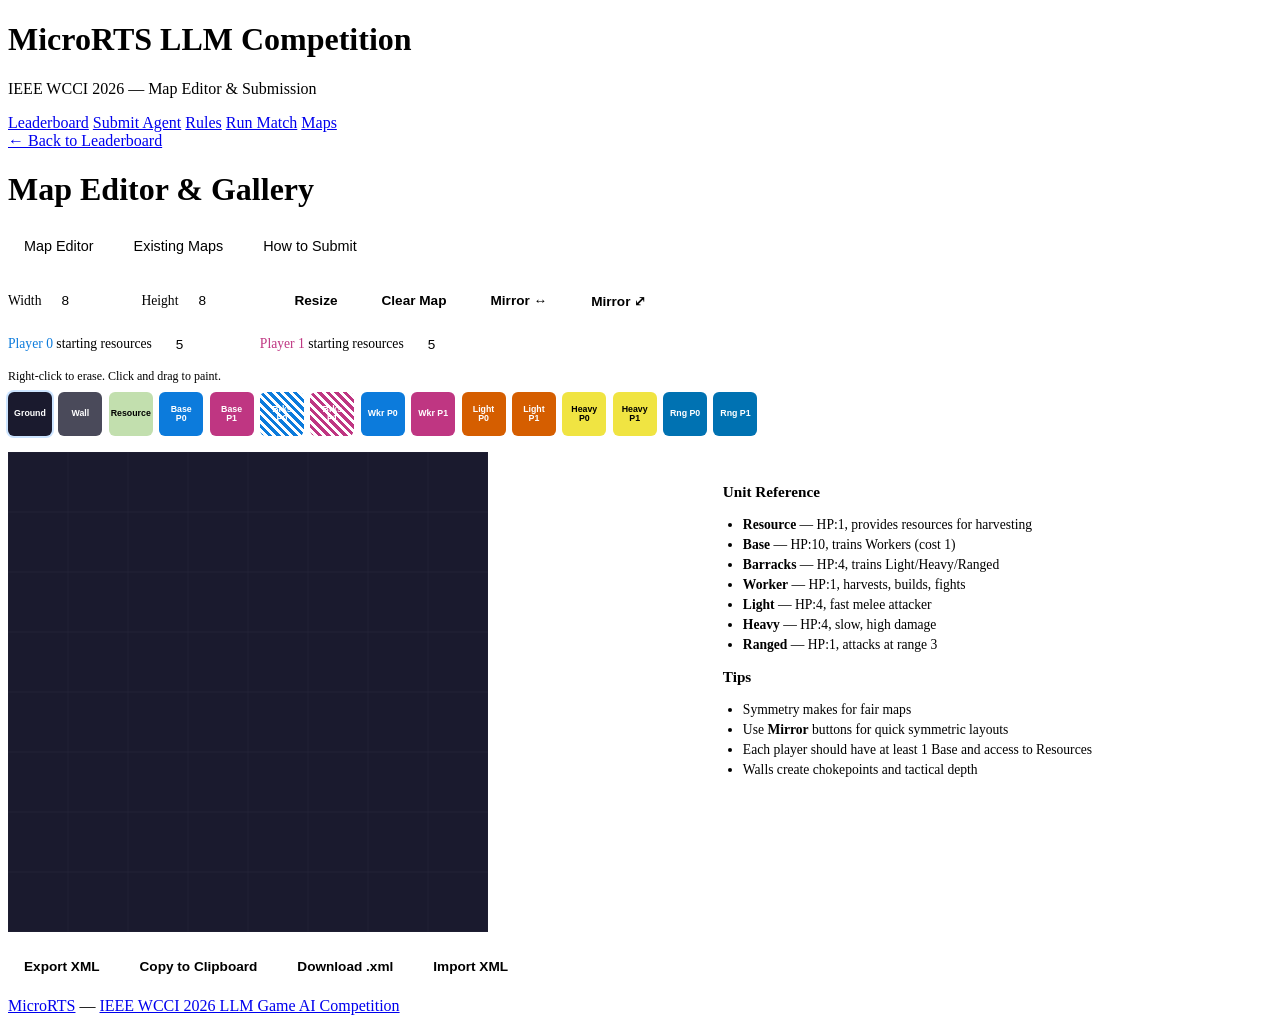
==== docs/maps.html @ d8752c89 "Add map editor page for community map submissions Interactive canvas-based map editor with: - Paint/" ====
<!DOCTYPE html>
<html lang="en">
<head>
    <meta charset="UTF-8">
    <meta name="viewport" content="width=device-width, initial-scale=1.0">
    <title>Map Editor - MicroRTS LLM Competition</title>
    <link rel="stylesheet" href="style.css">
    <style>
        .editor-layout { display: flex; gap: 1.5rem; flex-wrap: wrap; margin-top: 1rem; }
        .editor-left { flex: 1; min-width: 320px; }
        .editor-right { flex: 0 0 auto; }

        /* Toolbar */
        .map-toolbar { display: flex; gap: 0.75rem; align-items: center; flex-wrap: wrap; margin-bottom: 1rem; }
        .map-toolbar label { color: var(--text-secondary); font-size: 0.85rem; }
        .map-toolbar select, .map-toolbar input[type="number"] {
            padding: 0.35rem 0.5rem; background: var(--bg-secondary); border: 1px solid var(--border);
            border-radius: 6px; color: var(--text-primary); font-size: 0.85rem; outline: none; }
        .map-toolbar input[type="number"] { width: 60px; }
        .map-toolbar select:focus, .map-toolbar input[type="number"]:focus { border-color: var(--accent); }

        /* Brush palette */
        .palette { display: flex; gap: 0.4rem; flex-wrap: wrap; margin-bottom: 1rem; }
        .palette-btn {
            width: 44px; height: 44px; border: 2px solid var(--border); border-radius: 6px;
            cursor: pointer; display: flex; align-items: center; justify-content: center;
            font-size: 0.65rem; font-weight: 600; color: #fff; transition: border-color 0.15s, transform 0.1s;
            flex-direction: column; gap: 1px; position: relative; }
        .palette-btn:hover { border-color: var(--text-secondary); transform: scale(1.05); }
        .palette-btn.active { border-color: var(--accent); box-shadow: 0 0 0 2px rgba(88,166,255,0.3); }
        .palette-btn .plabel { font-size: 0.55rem; line-height: 1; }

        /* Canvas */
        .map-canvas-wrap {
            border: 2px solid var(--border); border-radius: 6px; display: inline-block;
            background: var(--bg-secondary); cursor: crosshair; }
        .map-canvas-wrap canvas { display: block; }

        /* Info panel */
        .info-panel { background: var(--bg-secondary); border: 1px solid var(--border);
            border-radius: 6px; padding: 1rem; margin-bottom: 1rem; }
        .info-panel h3 { font-size: 0.95rem; margin-bottom: 0.5rem; }
        .info-panel p, .info-panel li { color: var(--text-secondary); font-size: 0.85rem; margin-bottom: 0.25rem; }
        .info-panel ul { padding-left: 1.25rem; margin-bottom: 0.5rem; }

        /* Map metadata */
        .meta-form { display: flex; flex-direction: column; gap: 0.5rem; margin-bottom: 1rem; }
        .meta-form label { color: var(--text-secondary); font-size: 0.85rem; }
        .meta-form input, .meta-form textarea {
            padding: 0.4rem 0.65rem; background: var(--bg-secondary); border: 1px solid var(--border);
            border-radius: 6px; color: var(--text-primary); font-size: 0.85rem; outline: none; font-family: inherit; }
        .meta-form input:focus, .meta-form textarea:focus { border-color: var(--accent); }
        .meta-form textarea { min-height: 60px; resize: vertical; }

        /* Buttons */
        .btn { padding: 0.45rem 1rem; border-radius: 6px; font-size: 0.85rem; font-weight: 600;
            cursor: pointer; border: 1px solid var(--border); transition: background 0.15s; }
        .btn-primary { background: var(--accent); color: #000; border-color: var(--accent); }
        .btn-primary:hover { background: var(--accent-hover); border-color: var(--accent-hover); }
        .btn-secondary { background: var(--bg-tertiary); color: var(--text-primary); }
        .btn-secondary:hover { background: var(--border); }
        .btn-group { display: flex; gap: 0.5rem; flex-wrap: wrap; margin-bottom: 1rem; }

        /* XML output */
        .xml-output { background: var(--bg-tertiary); border: 1px solid var(--border); border-radius: 6px;
            padding: 1rem; font-family: monospace; font-size: 0.8rem; color: var(--text-primary);
            white-space: pre-wrap; word-break: break-all; max-height: 300px; overflow-y: auto;
            margin-bottom: 1rem; display: none; }
        .xml-output.visible { display: block; }

        /* Submission steps */
        .steps { counter-reset: step; margin-bottom: 1rem; }
        .steps li { counter-increment: step; color: var(--text-secondary); font-size: 0.85rem;
            margin-bottom: 0.5rem; padding-left: 0.25rem; }
        .steps li::marker { content: counter(step) ". "; color: var(--accent); font-weight: 600; }

        /* Gallery */
        .gallery { display: grid; grid-template-columns: repeat(auto-fill, minmax(180px, 1fr));
            gap: 1rem; margin-top: 1rem; }
        .gallery-card { background: var(--bg-secondary); border: 1px solid var(--border);
            border-radius: 6px; padding: 0.75rem; cursor: pointer; transition: border-color 0.15s; }
        .gallery-card:hover { border-color: var(--accent); }
        .gallery-card canvas { width: 100%; aspect-ratio: 1; display: block; border-radius: 4px;
            margin-bottom: 0.5rem; background: #1a1a2e; }
        .gallery-card .card-name { font-size: 0.85rem; font-weight: 500; }
        .gallery-card .card-size { font-size: 0.75rem; color: var(--text-muted); }

        /* Tabs */
        .map-tabs { display: flex; gap: 0.5rem; margin-bottom: 1.5rem; }
        .map-tab { padding: 0.5rem 1rem; border-radius: 6px; cursor: pointer;
            background: transparent; border: 1px solid var(--border); color: var(--text-secondary);
            font-size: 0.9rem; transition: background 0.15s, color 0.15s; }
        .map-tab:hover { color: var(--text-primary); background: var(--bg-tertiary); }
        .map-tab.active { color: var(--text-primary); background: var(--bg-tertiary);
            font-weight: 500; border-color: var(--accent); }
        .map-tab-content { display: none; }
        .map-tab-content.active { display: block; }

        /* Player resource inputs */
        .player-res { display: flex; gap: 1rem; align-items: center; margin-bottom: 0.75rem; }
        .player-res label { font-size: 0.85rem; min-width: 120px; }
        .player-res .p0-label { color: #0C7BDC; }
        .player-res .p1-label { color: #BF3682; }

        /* Erase mode indicator */
        .erase-hint { color: var(--text-muted); font-size: 0.75rem; margin-bottom: 0.5rem; }
    </style>
</head>
<body>
    <header>
        <div class="header-content">
            <h1>MicroRTS LLM Competition</h1>
            <p class="subtitle">IEEE WCCI 2026 &mdash; Map Editor &amp; Submission</p>
            <nav>
                <a href="index.html">Leaderboard</a>
                <a href="submit.html">Submit Agent</a>
                <a href="rules.html">Rules</a>
                <a href="match.html">Run Match</a>
                <a href="maps.html" class="tab active">Maps</a>
            </nav>
        </div>
    </header>

    <div class="page-content" style="max-width:1100px;">
        <a href="index.html" class="back-link">&larr; Back to Leaderboard</a>

        <h1>Map Editor &amp; Gallery</h1>

        <div class="map-tabs">
            <button class="map-tab active" data-tab="editor">Map Editor</button>
            <button class="map-tab" data-tab="gallery">Existing Maps</button>
            <button class="map-tab" data-tab="howto">How to Submit</button>
        </div>

        <!-- Editor Tab -->
        <div id="tab-editor" class="map-tab-content active">
            <div class="map-toolbar">
                <label>Width</label>
                <input type="number" id="map-width" value="8" min="4" max="64" step="1">
                <label>Height</label>
                <input type="number" id="map-height" value="8" min="4" max="64" step="1">
                <button class="btn btn-secondary" id="btn-resize">Resize</button>
                <button class="btn btn-secondary" id="btn-clear">Clear Map</button>
                <button class="btn btn-secondary" id="btn-mirror-h">Mirror &harr;</button>
                <button class="btn btn-secondary" id="btn-mirror-d">Mirror &#x2922;</button>
            </div>

            <div class="player-res">
                <label><span class="p0-label">Player 0</span> starting resources</label>
                <input type="number" id="p0-res" value="5" min="0" max="100" style="width:60px;padding:0.3rem 0.5rem;background:var(--bg-secondary);border:1px solid var(--border);border-radius:6px;color:var(--text-primary);font-size:0.85rem;">
                <label><span class="p1-label">Player 1</span> starting resources</label>
                <input type="number" id="p1-res" value="5" min="0" max="100" style="width:60px;padding:0.3rem 0.5rem;background:var(--bg-secondary);border:1px solid var(--border);border-radius:6px;color:var(--text-primary);font-size:0.85rem;">
            </div>

            <p class="erase-hint">Right-click to erase. Click and drag to paint.</p>

            <div class="palette" id="palette"></div>

            <div class="editor-layout">
                <div class="editor-left">
                    <div class="map-canvas-wrap">
                        <canvas id="map-canvas" width="400" height="400"></canvas>
                    </div>
                </div>
                <div class="editor-right">
                    <div class="info-panel">
                        <h3>Unit Reference</h3>
                        <ul>
                            <li><strong>Resource</strong> &mdash; HP:1, provides resources for harvesting</li>
                            <li><strong>Base</strong> &mdash; HP:10, trains Workers (cost 1)</li>
                            <li><strong>Barracks</strong> &mdash; HP:4, trains Light/Heavy/Ranged</li>
                            <li><strong>Worker</strong> &mdash; HP:1, harvests, builds, fights</li>
                            <li><strong>Light</strong> &mdash; HP:4, fast melee attacker</li>
                            <li><strong>Heavy</strong> &mdash; HP:4, slow, high damage</li>
                            <li><strong>Ranged</strong> &mdash; HP:1, attacks at range 3</li>
                        </ul>
                        <h3>Tips</h3>
                        <ul>
                            <li>Symmetry makes for fair maps</li>
                            <li>Use <strong>Mirror</strong> buttons for quick symmetric layouts</li>
                            <li>Each player should have at least 1 Base and access to Resources</li>
                            <li>Walls create chokepoints and tactical depth</li>
                        </ul>
                    </div>
                </div>
            </div>

            <div class="btn-group" style="margin-top:1rem;">
                <button class="btn btn-primary" id="btn-export">Export XML</button>
                <button class="btn btn-secondary" id="btn-copy">Copy to Clipboard</button>
                <button class="btn btn-secondary" id="btn-download">Download .xml</button>
                <button class="btn btn-secondary" id="btn-import">Import XML</button>
                <input type="file" id="file-import" accept=".xml" style="display:none;">
            </div>

            <div class="xml-output" id="xml-output"></div>

            <div class="meta-form" id="meta-form" style="display:none;">
                <h3 style="margin-bottom:0.5rem;">Map Submission Details</h3>
                <label>Map Name</label>
                <input type="text" id="map-name" placeholder="e.g. ChokePoint8x8">
                <label>Author</label>
                <input type="text" id="map-author" placeholder="Your name or GitHub username">
                <label>Description (optional)</label>
                <textarea id="map-desc" placeholder="Describe your map design..."></textarea>
                <div class="btn-group" style="margin-top:0.5rem;">
                    <button class="btn btn-primary" id="btn-submit-pr">Open GitHub PR</button>
                </div>
            </div>
        </div>

        <!-- Gallery Tab -->
        <div id="tab-gallery" class="map-tab-content">
            <p class="section-desc">Browse existing maps in the repository. Click a map to load it in the editor.</p>
            <div class="gallery" id="gallery"></div>
        </div>

        <!-- How to Submit Tab -->
        <div id="tab-howto" class="map-tab-content">
            <h2>How to Submit a Map</h2>
            <p style="color:var(--text-secondary);margin-bottom:1rem;">
                There are two ways to contribute map designs to the MicroRTS competition:
            </p>

            <h3>Option 1: Use the Editor (Recommended)</h3>
            <ol class="steps">
                <li>Switch to the <strong>Map Editor</strong> tab and design your map</li>
                <li>Click <strong>Export XML</strong> to generate the map file</li>
                <li>Click <strong>Download .xml</strong> to save the file</li>
                <li>Fork the <a href="https://github.com/drchangliu/MicroRTS/" style="color:var(--accent);">MicroRTS repository</a></li>
                <li>Add your map file to <code>maps/&lt;WxH&gt;/YourMapName.xml</code></li>
                <li>Open a Pull Request with a description of your map design</li>
            </ol>

            <h3>Option 2: Write XML Manually</h3>
            <p style="color:var(--text-secondary);margin-bottom:0.5rem;">
                Map files are XML with this structure:
            </p>
            <pre style="background:var(--bg-tertiary);border:1px solid var(--border);border-radius:6px;padding:1rem;overflow-x:auto;margin-bottom:1rem;"><code style="color:var(--text-primary);font-size:0.8rem;">&lt;rts.PhysicalGameState width="8" height="8"&gt;
  &lt;terrain&gt;0000000000000000000000000000000000000000000000000000000000000000&lt;/terrain&gt;
  &lt;players&gt;
    &lt;rts.Player ID="0" resources="5"&gt;&lt;/rts.Player&gt;
    &lt;rts.Player ID="1" resources="5"&gt;&lt;/rts.Player&gt;
  &lt;/players&gt;
  &lt;units&gt;
    &lt;rts.units.Unit type="Resource" ID="0" player="-1" x="0" y="0" resources="20" hitpoints="1"&gt;&lt;/rts.units.Unit&gt;
    &lt;rts.units.Unit type="Base" ID="1" player="0" x="2" y="1" resources="0" hitpoints="10"&gt;&lt;/rts.units.Unit&gt;
    &lt;rts.units.Unit type="Worker" ID="2" player="0" x="1" y="1" resources="0" hitpoints="1"&gt;&lt;/rts.units.Unit&gt;
  &lt;/units&gt;
&lt;/rts.PhysicalGameState&gt;</code></pre>

            <h3>Terrain Values</h3>
            <ul style="color:var(--text-secondary);font-size:0.85rem;">
                <li><code>0</code> = open ground</li>
                <li><code>1</code> = wall (impassable)</li>
            </ul>

            <h3>Map Design Guidelines</h3>
            <ul style="color:var(--text-secondary);font-size:0.85rem;">
                <li>Maps should be <strong>symmetric</strong> for fair play (rotational or mirror symmetry)</li>
                <li>Common sizes: 8x8, 12x12, 16x16, 24x24, 32x32</li>
                <li>Each player needs at least one Base and access to Resource nodes</li>
                <li>Resource nodes are neutral (player="-1") with resources="20" typically</li>
                <li>Consider chokepoints, open areas, and resource placement for strategic variety</li>
                <li>The competition uses <code>maps/8x8/basesWorkers8x8.xml</code> by default</li>
            </ul>
        </div>
    </div>

    <footer>
        <div class="footer-content">
            <p><a href="https://github.com/drchangliu/MicroRTS/">MicroRTS</a> &mdash; <a href="https://github.com/drchangliu/MicroRTS/blob/master/COMPETITION.md">IEEE WCCI 2026 LLM Game AI Competition</a></p>
        </div>
    </footer>

    <script>
    (function() {
        // --- Constants ---
        var COLORS = {
            ground: '#1a1a2e',
            wall: '#4a4a5a',
            grid: '#2a2a3e',
            resource: '#C2DFAE',
            p0: '#0C7BDC',
            p1: '#BF3682',
            neutral: '#888'
        };

        var UNIT_HP = { Resource: 1, Base: 10, Barracks: 4, Worker: 1, Light: 4, Heavy: 4, Ranged: 1 };
        var UNIT_RES = { Resource: 20, Base: 0, Barracks: 0, Worker: 0, Light: 0, Heavy: 0, Ranged: 0 };

        var BRUSHES = [
            { id: 'ground', label: 'Ground', color: COLORS.ground, type: 'terrain', value: 0 },
            { id: 'wall', label: 'Wall', color: COLORS.wall, type: 'terrain', value: 1 },
            { id: 'resource', label: 'Resource', color: COLORS.resource, type: 'unit', unitType: 'Resource', player: -1 },
            { id: 'base0', label: 'Base P0', color: COLORS.p0, type: 'unit', unitType: 'Base', player: 0 },
            { id: 'base1', label: 'Base P1', color: COLORS.p1, type: 'unit', unitType: 'Base', player: 1 },
            { id: 'barracks0', label: 'Brks P0', color: COLORS.p0, type: 'unit', unitType: 'Barracks', player: 0, accent: true },
            { id: 'barracks1', label: 'Brks P1', color: COLORS.p1, type: 'unit', unitType: 'Barracks', player: 1, accent: true },
            { id: 'worker0', label: 'Wkr P0', color: COLORS.p0, type: 'unit', unitType: 'Worker', player: 0 },
            { id: 'worker1', label: 'Wkr P1', color: COLORS.p1, type: 'unit', unitType: 'Worker', player: 1 },
            { id: 'light0', label: 'Light P0', color: '#D55E00', type: 'unit', unitType: 'Light', player: 0 },
            { id: 'light1', label: 'Light P1', color: '#D55E00', type: 'unit', unitType: 'Light', player: 1 },
            { id: 'heavy0', label: 'Heavy P0', color: '#F0E442', type: 'unit', unitType: 'Heavy', player: 0 },
            { id: 'heavy1', label: 'Heavy P1', color: '#F0E442', type: 'unit', unitType: 'Heavy', player: 1 },
            { id: 'ranged0', label: 'Rng P0', color: '#0072B2', type: 'unit', unitType: 'Ranged', player: 0 },
            { id: 'ranged1', label: 'Rng P1', color: '#0072B2', type: 'unit', unitType: 'Ranged', player: 1 }
        ];

        // Known maps for the gallery
        var KNOWN_MAPS = [
            { name: 'basesWorkers8x8', path: 'maps/8x8/basesWorkers8x8.xml', w: 8, h: 8 },
            { name: 'basesWorkersBarracks8x8', path: 'maps/8x8/basesWorkersBarracks8x8.xml', w: 8, h: 8 },
            { name: 'FourBasesWorkers8x8', path: 'maps/8x8/FourBasesWorkers8x8.xml', w: 8, h: 8 },
            { name: 'basesWorkers8x8Obstacle', path: 'maps/8x8/basesWorkers8x8Obstacle.xml', w: 8, h: 8 },
            { name: 'melee8x8Mixed6', path: 'maps/8x8/melee8x8Mixed6.xml', w: 8, h: 8 },
            { name: 'TwoBasesWorkers8x8', path: 'maps/8x8/TwoBasesWorkers8x8.xml', w: 8, h: 8 },
            { name: 'ThreeBasesWorkers8x8', path: 'maps/8x8/ThreeBasesWorkers8x8.xml', w: 8, h: 8 },
            { name: 'basesWorkers12x12', path: 'maps/12x12/basesWorkers12x12.xml', w: 12, h: 12 },
            { name: 'basesWorkers16x16', path: 'maps/16x16/basesWorkers16x16.xml', w: 16, h: 16 },
            { name: 'basesWorkers16x16A', path: 'maps/16x16/basesWorkers16x16A.xml', w: 16, h: 16 },
            { name: 'basesWorkers24x24', path: 'maps/24x24/basesWorkers24x24.xml', w: 24, h: 24 },
            { name: 'basesWorkers32x32', path: 'maps/32x32/basesWorkers32x32.xml', w: 32, h: 32 }
        ];

        // --- State ---
        var mapW = 8, mapH = 8;
        var terrain = []; // mapW*mapH, 0=ground, 1=wall
        var units = [];   // [{type, player, x, y, resources, hitpoints}]
        var activeBrush = BRUSHES[0];
        var painting = false;
        var erasing = false;

        // --- DOM ---
        var canvas = document.getElementById('map-canvas');
        var ctx = canvas.getContext('2d');
        var paletteEl = document.getElementById('palette');
        var xmlOutput = document.getElementById('xml-output');
        var widthInput = document.getElementById('map-width');
        var heightInput = document.getElementById('map-height');

        // --- Tab switching ---
        var tabBtns = document.querySelectorAll('.map-tab');
        for (var i = 0; i < tabBtns.length; i++) {
            tabBtns[i].addEventListener('click', (function(btn) {
                return function() {
                    for (var j = 0; j < tabBtns.length; j++) tabBtns[j].classList.remove('active');
                    btn.classList.add('active');
                    var tabs = document.querySelectorAll('.map-tab-content');
                    for (var j = 0; j < tabs.length; j++) tabs[j].classList.remove('active');
                    document.getElementById('tab-' + btn.getAttribute('data-tab')).classList.add('active');
                    if (btn.getAttribute('data-tab') === 'gallery') buildGallery();
                };
            })(tabBtns[i]));
        }

        // --- Build palette ---
        function buildPalette() {
            paletteEl.innerHTML = '';
            for (var i = 0; i < BRUSHES.length; i++) {
                var b = BRUSHES[i];
                var btn = document.createElement('button');
                btn.className = 'palette-btn' + (b === activeBrush ? ' active' : '');
                btn.title = b.label;
                btn.setAttribute('data-idx', i);
                var swatch = b.color;
                if (b.accent) swatch = 'repeating-linear-gradient(45deg,' + b.color + ',' + b.color + ' 3px,transparent 3px,transparent 6px)';
                if (b.id === 'ground') swatch = COLORS.ground;
                btn.style.background = swatch;
                // Label
                var lbl = document.createElement('span');
                lbl.className = 'plabel';
                lbl.textContent = b.label;
                if (b.color === '#F0E442' || b.color === COLORS.resource) lbl.style.color = '#000';
                btn.appendChild(lbl);
                btn.addEventListener('click', (function(idx) {
                    return function() {
                        activeBrush = BRUSHES[idx];
                        var btns = paletteEl.querySelectorAll('.palette-btn');
                        for (var j = 0; j < btns.length; j++) btns[j].classList.remove('active');
                        this.classList.add('active');
                    };
                })(i));
                paletteEl.appendChild(btn);
            }
        }

        // --- Map init ---
        function initMap(w, h) {
            mapW = w; mapH = h;
            terrain = [];
            for (var i = 0; i < w * h; i++) terrain.push(0);
            units = [];
            widthInput.value = w;
            heightInput.value = h;
            resizeCanvas();
            draw();
        }

        function resizeCanvas() {
            var maxPx = 500;
            var cellSize = Math.floor(maxPx / Math.max(mapW, mapH));
            cellSize = Math.max(cellSize, 12);
            cellSize = Math.min(cellSize, 60);
            canvas.width = mapW * cellSize;
            canvas.height = mapH * cellSize;
        }

        function cellSize() {
            return canvas.width / mapW;
        }

        // --- Drawing ---
        function draw() {
            var cs = cellSize();
            ctx.clearRect(0, 0, canvas.width, canvas.height);

            // Terrain
            for (var y = 0; y < mapH; y++) {
                for (var x = 0; x < mapW; x++) {
                    var t = terrain[y * mapW + x];
                    ctx.fillStyle = t === 1 ? COLORS.wall : COLORS.ground;
                    ctx.fillRect(x * cs, y * cs, cs, cs);
                }
            }

            // Grid
            ctx.strokeStyle = COLORS.grid;
            ctx.lineWidth = 0.5;
            for (var x = 0; x <= mapW; x++) {
                ctx.beginPath(); ctx.moveTo(x * cs, 0); ctx.lineTo(x * cs, mapH * cs); ctx.stroke();
            }
            for (var y = 0; y <= mapH; y++) {
                ctx.beginPath(); ctx.moveTo(0, y * cs); ctx.lineTo(mapW * cs, y * cs); ctx.stroke();
            }

            // Units
            for (var i = 0; i < units.length; i++) {
                var u = units[i];
                drawUnit(u, cs);
            }
        }

        function drawUnit(u, cs) {
            var ux = u.x * cs, uy = u.y * cs;
            var pad = cs * 0.1;
            var sz = cs - pad * 2;
            var color = u.player === 0 ? COLORS.p0 : u.player === 1 ? COLORS.p1 : COLORS.neutral;

            if (u.type === 'Resource') {
                // Diamond
                ctx.fillStyle = COLORS.resource;
                var cx = ux + cs / 2, cy = uy + cs / 2, r = sz / 2;
                ctx.beginPath();
                ctx.moveTo(cx, cy - r); ctx.lineTo(cx + r, cy);
                ctx.lineTo(cx, cy + r); ctx.lineTo(cx - r, cy);
                ctx.closePath(); ctx.fill();
                if (cs >= 20) {
                    ctx.fillStyle = '#000'; ctx.font = Math.max(8, cs * 0.3) + 'px sans-serif';
                    ctx.textAlign = 'center'; ctx.textBaseline = 'middle';
                    ctx.fillText(u.resources || 20, cx, cy);
                }
            } else if (u.type === 'Base' || u.type === 'Barracks') {
                // Square
                ctx.fillStyle = color;
                ctx.fillRect(ux + pad, uy + pad, sz, sz);
                if (cs >= 20) {
                    ctx.fillStyle = '#fff'; ctx.font = 'bold ' + Math.max(8, cs * 0.35) + 'px sans-serif';
                    ctx.textAlign = 'center'; ctx.textBaseline = 'middle';
                    ctx.fillText(u.type[0], ux + cs / 2, uy + cs / 2);
                }
            } else {
                // Circle for mobile units
                ctx.fillStyle = color;
                ctx.beginPath();
                ctx.arc(ux + cs / 2, uy + cs / 2, sz / 2, 0, Math.PI * 2);
                ctx.fill();
                if (cs >= 20) {
                    ctx.fillStyle = '#fff'; ctx.font = 'bold ' + Math.max(8, cs * 0.35) + 'px sans-serif';
                    ctx.textAlign = 'center'; ctx.textBaseline = 'middle';
                    ctx.fillText(u.type[0], ux + cs / 2, uy + cs / 2);
                }
            }
        }

        // --- Canvas interaction ---
        function getCellFromEvent(e) {
            var rect = canvas.getBoundingClientRect();
            var cs = cellSize();
            var x = Math.floor((e.clientX - rect.left) / cs);
            var y = Math.floor((e.clientY - rect.top) / cs);
            if (x < 0 || x >= mapW || y < 0 || y >= mapH) return null;
            return { x: x, y: y };
        }

        function applyBrush(cell, erase) {
            if (!cell) return;
            if (erase) {
                // Remove unit at cell, set terrain to ground
                terrain[cell.y * mapW + cell.x] = 0;
                units = units.filter(function(u) { return !(u.x === cell.x && u.y === cell.y); });
            } else if (activeBrush.type === 'terrain') {
                terrain[cell.y * mapW + cell.x] = activeBrush.value;
                // Remove any unit on a wall
                if (activeBrush.value === 1) {
                    units = units.filter(function(u) { return !(u.x === cell.x && u.y === cell.y); });
                }
            } else {
                // Place unit - clear terrain, remove existing unit at cell
                terrain[cell.y * mapW + cell.x] = 0;
                units = units.filter(function(u) { return !(u.x === cell.x && u.y === cell.y); });
                units.push({
                    type: activeBrush.unitType,
                    player: activeBrush.player,
                    x: cell.x, y: cell.y,
                    resources: UNIT_RES[activeBrush.unitType],
                    hitpoints: UNIT_HP[activeBrush.unitType]
                });
            }
            draw();
        }

        canvas.addEventListener('mousedown', function(e) {
            e.preventDefault();
            if (e.button === 2) { erasing = true; painting = true; }
            else { erasing = false; painting = true; }
            applyBrush(getCellFromEvent(e), erasing);
        });
        canvas.addEventListener('mousemove', function(e) {
            if (!painting) return;
            applyBrush(getCellFromEvent(e), erasing);
        });
        canvas.addEventListener('mouseup', function() { painting = false; erasing = false; });
        canvas.addEventListener('mouseleave', function() { painting = false; erasing = false; });
        canvas.addEventListener('contextmenu', function(e) { e.preventDefault(); });

        // --- Toolbar actions ---
        document.getElementById('btn-resize').addEventListener('click', function() {
            var w = parseInt(widthInput.value) || 8;
            var h = parseInt(heightInput.value) || 8;
            w = Math.max(4, Math.min(64, w));
            h = Math.max(4, Math.min(64, h));
            // Preserve existing terrain/units that fit
            var oldT = terrain.slice(), oldW = mapW, oldH = mapH, oldU = units.slice();
            mapW = w; mapH = h;
            terrain = [];
            for (var i = 0; i < w * h; i++) terrain.push(0);
            for (var y = 0; y < Math.min(oldH, h); y++) {
                for (var x = 0; x < Math.min(oldW, w); x++) {
                    terrain[y * w + x] = oldT[y * oldW + x];
                }
            }
            units = oldU.filter(function(u) { return u.x < w && u.y < h; });
            widthInput.value = w; heightInput.value = h;
            resizeCanvas(); draw();
        });

        document.getElementById('btn-clear').addEventListener('click', function() {
            initMap(mapW, mapH);
        });

        document.getElementById('btn-mirror-h').addEventListener('click', function() {
            // Mirror left half to right half (horizontal)
            var halfW = Math.floor(mapW / 2);
            for (var y = 0; y < mapH; y++) {
                for (var x = 0; x < halfW; x++) {
                    terrain[y * mapW + (mapW - 1 - x)] = terrain[y * mapW + x];
                }
            }
            // Mirror units: remove right-half units, duplicate left-half
            var leftUnits = units.filter(function(u) { return u.x < halfW; });
            var rightUnits = units.filter(function(u) { return u.x >= mapW - halfW; });
            // Remove right-half units
            units = units.filter(function(u) { return u.x < mapW - halfW; });
            // Mirror left units to right
            for (var i = 0; i < leftUnits.length; i++) {
                var u = leftUnits[i];
                var mx = mapW - 1 - u.x;
                // Check no unit already there
                var exists = units.some(function(eu) { return eu.x === mx && eu.y === u.y; });
                if (!exists) {
                    var np = u.player === 0 ? 1 : u.player === 1 ? 0 : -1;
                    units.push({ type: u.type, player: np, x: mx, y: u.y, resources: u.resources, hitpoints: u.hitpoints });
                }
            }
            draw();
        });

        document.getElementById('btn-mirror-d').addEventListener('click', function() {
            // Mirror top-left to bottom-right (diagonal / rotational 180)
            if (mapW !== mapH) { alert('Diagonal mirror requires square maps (width = height).'); return; }
            var half = Math.floor(mapW * mapH / 2);
            for (var y = 0; y < mapH; y++) {
                for (var x = 0; x < mapW; x++) {
                    var idx = y * mapW + x;
                    if (idx >= half) {
                        var mirrorIdx = (mapH - 1 - y) * mapW + (mapW - 1 - x);
                        terrain[idx] = terrain[mirrorIdx];
                    }
                }
            }
            // Rotational mirror for units
            var topUnits = units.filter(function(u) { return (u.y * mapW + u.x) < half; });
            units = units.filter(function(u) { return (u.y * mapW + u.x) < half; });
            for (var i = 0; i < topUnits.length; i++) {
                var u = topUnits[i];
                var mx = mapW - 1 - u.x, my = mapH - 1 - u.y;
                var exists = units.some(function(eu) { return eu.x === mx && eu.y === my; });
                if (!exists) {
                    var np = u.player === 0 ? 1 : u.player === 1 ? 0 : -1;
                    units.push({ type: u.type, player: np, x: mx, y: my, resources: u.resources, hitpoints: u.hitpoints });
                }
            }
            draw();
        });

        // --- XML generation ---
        function generateXML() {
            var p0res = parseInt(document.getElementById('p0-res').value) || 0;
            var p1res = parseInt(document.getElementById('p1-res').value) || 0;
            var terrainStr = terrain.join('');
            var xml = '<rts.PhysicalGameState width="' + mapW + '" height="' + mapH + '">\n';
            xml += '  <terrain>' + terrainStr + '</terrain>\n';
            xml += '  <players>\n';
            xml += '    <rts.Player ID="0" resources="' + p0res + '">\n    </rts.Player>\n';
            xml += '    <rts.Player ID="1" resources="' + p1res + '">\n    </rts.Player>\n';
            xml += '  </players>\n';
            xml += '  <units>\n';
            for (var i = 0; i < units.length; i++) {
                var u = units[i];
                xml += '    <rts.units.Unit type="' + u.type + '" ID="' + (i + 2) + '" player="' + u.player + '" x="' + u.x + '" y="' + u.y + '" resources="' + (u.resources || 0) + '" hitpoints="' + u.hitpoints + '" >\n    </rts.units.Unit>\n';
            }
            xml += '  </units>\n';
            xml += '</rts.PhysicalGameState>\n';
            return xml;
        }

        document.getElementById('btn-export').addEventListener('click', function() {
            var xml = generateXML();
            xmlOutput.textContent = xml;
            xmlOutput.classList.add('visible');
            document.getElementById('meta-form').style.display = 'flex';
        });

        document.getElementById('btn-copy').addEventListener('click', function() {
            var xml = generateXML();
            navigator.clipboard.writeText(xml).then(function() {
                alert('XML copied to clipboard!');
            });
        });

        document.getElementById('btn-download').addEventListener('click', function() {
            var xml = generateXML();
            var name = document.getElementById('map-name').value || ('custom_' + mapW + 'x' + mapH);
            name = name.replace(/[^a-zA-Z0-9_-]/g, '_');
            var blob = new Blob([xml], { type: 'application/xml' });
            var a = document.createElement('a');
            a.href = URL.createObjectURL(blob);
            a.download = name + '.xml';
            a.click();
            URL.revokeObjectURL(a.href);
        });

        document.getElementById('btn-import').addEventListener('click', function() {
            document.getElementById('file-import').click();
        });

        document.getElementById('file-import').addEventListener('change', function(e) {
            var file = e.target.files[0];
            if (!file) return;
            var reader = new FileReader();
            reader.onload = function(ev) {
                importXML(ev.target.result);
            };
            reader.readAsText(file);
            e.target.value = '';
        });

        document.getElementById('btn-submit-pr').addEventListener('click', function() {
            var name = document.getElementById('map-name').value;
            if (!name) { alert('Please enter a map name.'); return; }
            var safeName = name.replace(/[^a-zA-Z0-9_-]/g, '_');
            var folder = mapW + 'x' + mapH;
            var path = 'maps/' + folder + '/' + safeName + '.xml';
            var desc = document.getElementById('map-desc').value || '';
            var author = document.getElementById('map-author').value || '';
            var title = 'Add map: ' + safeName + ' (' + mapW + 'x' + mapH + ')';
            var body = 'New map submission: `' + path + '`\n\n';
            if (author) body += 'Author: ' + author + '\n';
            if (desc) body += '\n' + desc + '\n';
            body += '\nGenerated with the MicroRTS Map Editor.';
            var url = 'https://github.com/drchangliu/MicroRTS/issues/new?title=' + encodeURIComponent(title) + '&body=' + encodeURIComponent(body);
            window.open(url, '_blank');
        });

        // --- XML import/parse ---
        function importXML(xmlStr) {
            try {
                var parser = new DOMParser();
                var doc = parser.parseFromString(xmlStr, 'text/xml');
                var root = doc.querySelector('rts\\.PhysicalGameState') || doc.documentElement;
                var w = parseInt(root.getAttribute('width'));
                var h = parseInt(root.getAttribute('height'));
                if (!w || !h) throw new Error('Invalid dimensions');

                mapW = w; mapH = h;
                widthInput.value = w; heightInput.value = h;

                // Terrain
                var terrainEl = root.querySelector('terrain');
                var terrainStr = terrainEl ? terrainEl.textContent.trim() : '';
                terrain = [];
                for (var i = 0; i < w * h; i++) {
                    terrain.push(terrainStr[i] === '1' ? 1 : 0);
                }

                // Players
                var players = root.querySelectorAll('rts\\.Player');
                for (var i = 0; i < players.length; i++) {
                    var pid = parseInt(players[i].getAttribute('ID'));
                    var res = parseInt(players[i].getAttribute('resources')) || 0;
                    if (pid === 0) document.getElementById('p0-res').value = res;
                    if (pid === 1) document.getElementById('p1-res').value = res;
                }

                // Units
                units = [];
                var unitEls = root.querySelectorAll('rts\\.units\\.Unit');
                for (var i = 0; i < unitEls.length; i++) {
                    var ue = unitEls[i];
                    units.push({
                        type: ue.getAttribute('type'),
                        player: parseInt(ue.getAttribute('player')),
                        x: parseInt(ue.getAttribute('x')),
                        y: parseInt(ue.getAttribute('y')),
                        resources: parseInt(ue.getAttribute('resources')) || 0,
                        hitpoints: parseInt(ue.getAttribute('hitpoints')) || 1
                    });
                }

                resizeCanvas();
                draw();
            } catch (err) {
                alert('Failed to parse XML: ' + err.message);
            }
        }

        // --- Gallery ---
        function buildGallery() {
            var gallery = document.getElementById('gallery');
            gallery.innerHTML = '';
            for (var i = 0; i < KNOWN_MAPS.length; i++) {
                var m = KNOWN_MAPS[i];
                var card = document.createElement('div');
                card.className = 'gallery-card';
                var c = document.createElement('canvas');
                c.width = 160; c.height = 160;
                card.appendChild(c);
                var nameEl = document.createElement('div');
                nameEl.className = 'card-name';
                nameEl.textContent = m.name;
                card.appendChild(nameEl);
                var sizeEl = document.createElement('div');
                sizeEl.className = 'card-size';
                sizeEl.textContent = m.w + 'x' + m.h + ' - ' + m.path;
                card.appendChild(sizeEl);
                gallery.appendChild(card);

                // Load map and render thumbnail
                (function(mapInfo, cvs, cardEl) {
                    fetchMapXML(mapInfo.path, function(xmlStr) {
                        if (xmlStr) {
                            renderThumbnail(cvs, xmlStr);
                            cardEl.addEventListener('click', function() {
                                importXML(xmlStr);
                                // Switch to editor tab
                                for (var j = 0; j < tabBtns.length; j++) tabBtns[j].classList.remove('active');
                                tabBtns[0].classList.add('active');
                                var tabs = document.querySelectorAll('.map-tab-content');
                                for (var j = 0; j < tabs.length; j++) tabs[j].classList.remove('active');
                                document.getElementById('tab-editor').classList.add('active');
                            });
                        }
                    });
                })(m, c, card);
            }
        }

        function fetchMapXML(path, cb) {
            // Try raw GitHub URL
            var url = 'https://raw.githubusercontent.com/drchangliu/MicroRTS/master/' + path;
            var xhr = new XMLHttpRequest();
            xhr.open('GET', url, true);
            xhr.onload = function() {
                if (xhr.status === 200) cb(xhr.responseText);
                else cb(null);
            };
            xhr.onerror = function() { cb(null); };
            xhr.send();
        }

        function renderThumbnail(cvs, xmlStr) {
            try {
                var parser = new DOMParser();
                var doc = parser.parseFromString(xmlStr, 'text/xml');
                var root = doc.querySelector('rts\\.PhysicalGameState') || doc.documentElement;
                var w = parseInt(root.getAttribute('width'));
                var h = parseInt(root.getAttribute('height'));
                var terrainEl = root.querySelector('terrain');
                var terrainStr = terrainEl ? terrainEl.textContent.trim() : '';
                var unitEls = root.querySelectorAll('rts\\.units\\.Unit');

                var tctx = cvs.getContext('2d');
                var cs = Math.min(cvs.width / w, cvs.height / h);
                var ox = (cvs.width - w * cs) / 2;
                var oy = (cvs.height - h * cs) / 2;

                tctx.fillStyle = COLORS.ground;
                tctx.fillRect(0, 0, cvs.width, cvs.height);

                for (var y = 0; y < h; y++) {
                    for (var x = 0; x < w; x++) {
                        if (terrainStr[y * w + x] === '1') {
                            tctx.fillStyle = COLORS.wall;
                            tctx.fillRect(ox + x * cs, oy + y * cs, cs, cs);
                        }
                    }
                }

                for (var i = 0; i < unitEls.length; i++) {
                    var ue = unitEls[i];
                    var type = ue.getAttribute('type');
                    var player = parseInt(ue.getAttribute('player'));
                    var ux = parseInt(ue.getAttribute('x'));
                    var uy = parseInt(ue.getAttribute('y'));
                    var color = player === 0 ? COLORS.p0 : player === 1 ? COLORS.p1 : COLORS.neutral;
                    var px = ox + ux * cs, py = oy + uy * cs;
                    var pad = cs * 0.1, sz = cs - pad * 2;

                    if (type === 'Resource') {
                        tctx.fillStyle = COLORS.resource;
                        var cx = px + cs / 2, cy = py + cs / 2, r = sz / 2;
                        tctx.beginPath();
                        tctx.moveTo(cx, cy - r); tctx.lineTo(cx + r, cy);
                        tctx.lineTo(cx, cy + r); tctx.lineTo(cx - r, cy);
                        tctx.closePath(); tctx.fill();
                    } else if (type === 'Base' || type === 'Barracks') {
                        tctx.fillStyle = color;
                        tctx.fillRect(px + pad, py + pad, sz, sz);
                    } else {
                        tctx.fillStyle = color;
                        tctx.beginPath();
                        tctx.arc(px + cs / 2, py + cs / 2, sz / 2, 0, Math.PI * 2);
                        tctx.fill();
                    }
                }
            } catch (e) {}
        }

        // --- Init ---
        buildPalette();
        initMap(8, 8);
    })();
    </script>
</body>
</html>
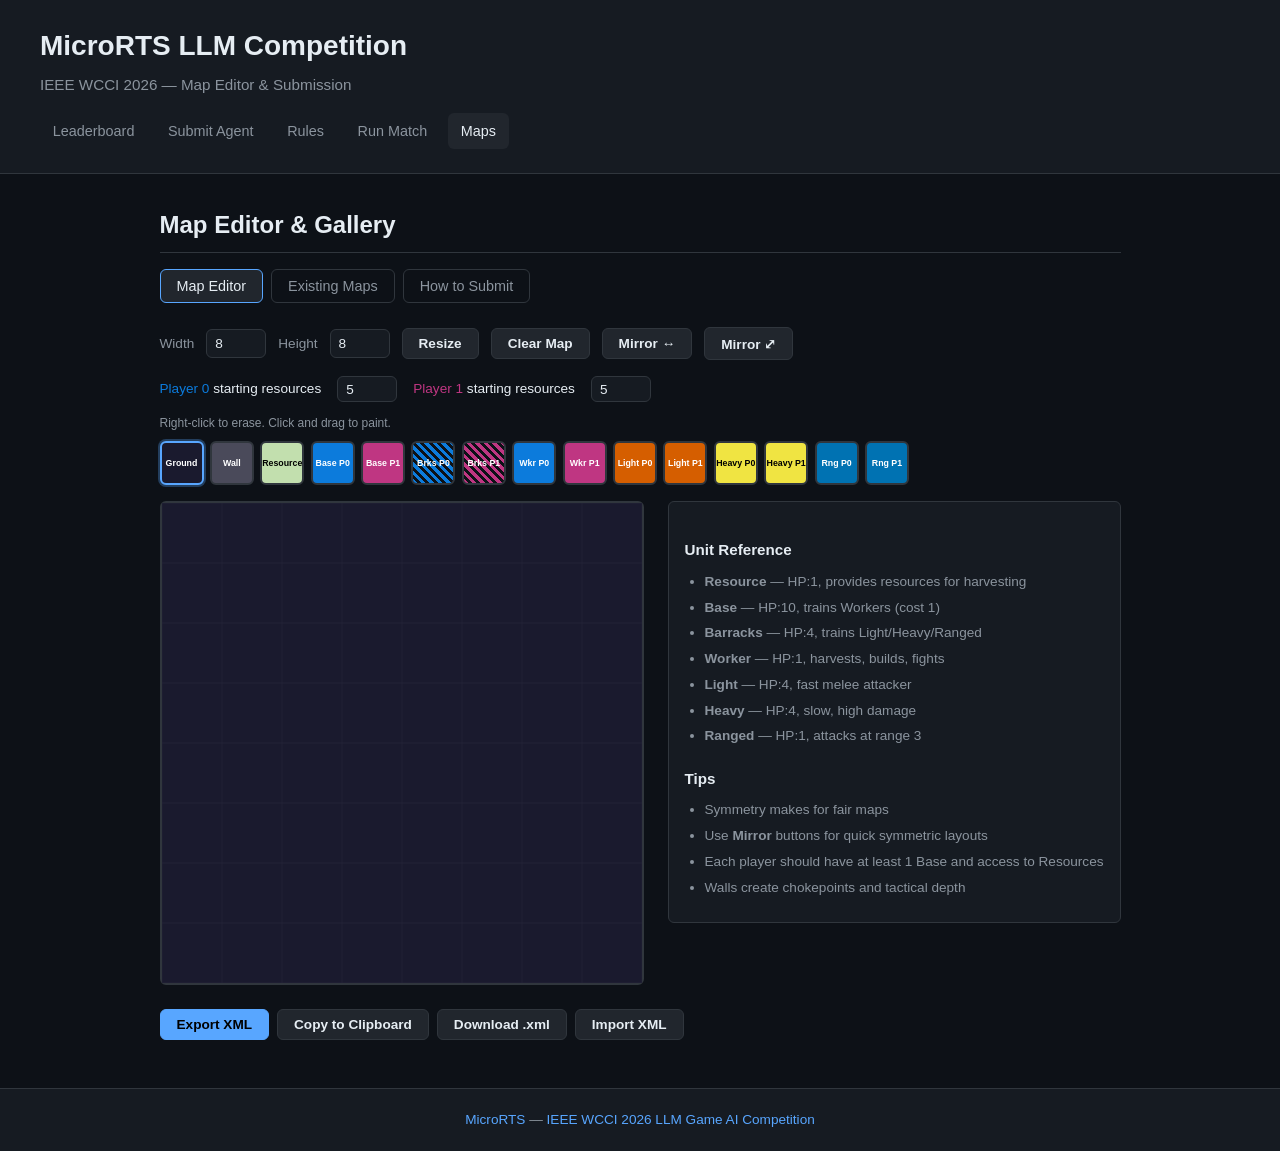
==== commit 89b748bf: "Merge branch 'drchangliu:master' into master" ====
--- a/docs/maps.html
+++ b/docs/maps.html
@@ -122,8 +122,6 @@
     </header>
 
     <div class="page-content" style="max-width:1100px;">
-        <a href="index.html" class="back-link">&larr; Back to Leaderboard</a>
-
         <h1>Map Editor &amp; Gallery</h1>
 
         <div class="map-tabs">
--- a/docs/style.css
+++ b/docs/style.css
@@ -0,0 +1,630 @@
+/* MicroRTS LLM Competition - Dark Theme */
+
+:root {
+    --bg-primary: #0d1117;
+    --bg-secondary: #161b22;
+    --bg-tertiary: #21262d;
+    --border: #30363d;
+    --text-primary: #e6edf3;
+    --text-secondary: #8b949e;
+    --text-muted: #6e7681;
+    --accent: #58a6ff;
+    --accent-hover: #79c0ff;
+
+    /* Grade colors */
+    --grade-aplus: #ffd700;
+    --grade-a: #3fb950;
+    --grade-b: #58a6ff;
+    --grade-c: #d29922;
+    --grade-d: #f97583;
+    --grade-f: #8b949e;
+
+    /* Result colors */
+    --win: #3fb950;
+    --loss: #f85149;
+    --draw: #d29922;
+}
+
+* {
+    margin: 0;
+    padding: 0;
+    box-sizing: border-box;
+}
+
+body {
+    font-family: -apple-system, BlinkMacSystemFont, "Segoe UI", Helvetica, Arial, sans-serif;
+    background: var(--bg-primary);
+    color: var(--text-primary);
+    line-height: 1.6;
+    min-height: 100vh;
+    display: flex;
+    flex-direction: column;
+}
+
+/* Header */
+header {
+    background: var(--bg-secondary);
+    border-bottom: 1px solid var(--border);
+    padding: 1.5rem 2rem;
+}
+
+.header-content {
+    max-width: 1200px;
+    margin: 0 auto;
+}
+
+header h1 {
+    font-size: 1.75rem;
+    font-weight: 600;
+    margin-bottom: 0.25rem;
+}
+
+.subtitle {
+    color: var(--text-secondary);
+    font-size: 0.95rem;
+    margin-bottom: 1rem;
+}
+
+nav {
+    display: flex;
+    gap: 0.5rem;
+    align-items: center;
+    flex-wrap: wrap;
+}
+
+nav a {
+    color: var(--text-secondary);
+    text-decoration: none;
+    padding: 0.4rem 0.8rem;
+    border-radius: 6px;
+    font-size: 0.9rem;
+    transition: background 0.15s, color 0.15s;
+}
+
+nav a:hover {
+    color: var(--text-primary);
+    background: var(--bg-tertiary);
+}
+
+nav a.tab.active {
+    color: var(--text-primary);
+    background: var(--bg-tertiary);
+    font-weight: 500;
+}
+
+.nav-sep {
+    color: var(--border);
+    margin: 0 0.25rem;
+}
+
+/* Main */
+main {
+    max-width: 1200px;
+    margin: 0 auto;
+    padding: 2rem;
+    width: 100%;
+    flex: 1;
+}
+
+.tab-content {
+    display: none;
+}
+
+.tab-content.active {
+    display: block;
+}
+
+h2 {
+    font-size: 1.35rem;
+    font-weight: 600;
+    margin-bottom: 0.5rem;
+}
+
+.section-desc {
+    color: var(--text-secondary);
+    font-size: 0.9rem;
+    margin-bottom: 1rem;
+}
+
+/* Toolbar: search + date filter on one line */
+.toolbar {
+    display: flex;
+    gap: 0.5rem;
+    align-items: center;
+    margin-bottom: 0.75rem;
+    flex-wrap: nowrap;
+}
+
+.search-input {
+    flex: 1 1 200px;
+    min-width: 120px;
+    padding: 0.4rem 0.65rem;
+    background: var(--bg-secondary);
+    border: 1px solid var(--border);
+    border-radius: 6px;
+    color: var(--text-primary);
+    font-size: 0.85rem;
+    outline: none;
+    transition: border-color 0.15s;
+}
+
+.search-input:focus {
+    border-color: var(--accent);
+}
+
+.search-input::placeholder {
+    color: var(--text-muted);
+}
+
+.date-label {
+    color: var(--text-secondary);
+    font-size: 0.8rem;
+    flex-shrink: 0;
+}
+
+.date-input {
+    padding: 0.35rem 0.5rem;
+    background: var(--bg-secondary);
+    border: 1px solid var(--border);
+    border-radius: 6px;
+    color: var(--text-primary);
+    font-size: 0.8rem;
+    outline: none;
+    color-scheme: dark;
+    flex-shrink: 0;
+}
+
+.date-input:focus {
+    border-color: var(--accent);
+}
+
+.btn-filter {
+    background: var(--accent);
+    border: 1px solid var(--accent);
+    border-radius: 6px;
+    color: #000;
+    cursor: pointer;
+    padding: 0.35rem 0.75rem;
+    font-size: 0.85rem;
+    font-weight: 600;
+    line-height: 1.2;
+    flex-shrink: 0;
+    transition: background 0.15s;
+}
+
+.btn-filter:hover {
+    background: var(--accent-hover);
+    border-color: var(--accent-hover);
+}
+
+.btn-clear {
+    background: var(--bg-tertiary);
+    border: 1px solid var(--border);
+    border-radius: 6px;
+    color: var(--text-secondary);
+    cursor: pointer;
+    padding: 0.35rem 0.55rem;
+    font-size: 0.85rem;
+    line-height: 1;
+    flex-shrink: 0;
+    transition: background 0.15s, color 0.15s;
+}
+
+.btn-clear:hover {
+    background: var(--border);
+    color: var(--text-primary);
+}
+
+/* Result count */
+.result-count {
+    color: var(--text-muted);
+    font-size: 0.8rem;
+    margin-top: 0.5rem;
+    padding-left: 0.25rem;
+}
+
+/* Tables */
+.table-container {
+    overflow-x: auto;
+    border: 1px solid var(--border);
+    border-radius: 6px;
+}
+
+table {
+    width: 100%;
+    border-collapse: collapse;
+    font-size: 0.875rem;
+}
+
+thead {
+    background: var(--bg-secondary);
+}
+
+th {
+    padding: 0.65rem 0.75rem;
+    text-align: left;
+    font-weight: 600;
+    color: var(--text-primary);
+    border-bottom: 1px solid var(--border);
+    white-space: nowrap;
+}
+
+/* Sortable column headers */
+th[data-sort] {
+    cursor: pointer;
+    user-select: none;
+    position: relative;
+    padding-right: 1.4rem;
+    transition: color 0.15s;
+}
+
+th[data-sort]:hover {
+    color: var(--accent);
+}
+
+th[data-sort]::after {
+    content: '\2195';
+    position: absolute;
+    right: 0.4rem;
+    opacity: 0.3;
+    font-size: 0.75rem;
+}
+
+th[data-sort].sort-asc::after {
+    content: '\2191';
+    opacity: 0.9;
+    color: var(--accent);
+}
+
+th[data-sort].sort-desc::after {
+    content: '\2193';
+    opacity: 0.9;
+    color: var(--accent);
+}
+
+td {
+    padding: 0.55rem 0.75rem;
+    border-bottom: 1px solid var(--border);
+    white-space: nowrap;
+}
+
+tbody tr:last-child td {
+    border-bottom: none;
+}
+
+tbody tr:hover {
+    background: var(--bg-secondary);
+}
+
+/* Grade badges */
+.grade {
+    display: inline-block;
+    padding: 0.15rem 0.5rem;
+    border-radius: 12px;
+    font-weight: 600;
+    font-size: 0.8rem;
+    min-width: 2.2rem;
+    text-align: center;
+}
+
+.grade-aplus { background: var(--grade-aplus); color: #000; }
+.grade-a     { background: var(--grade-a); color: #000; }
+.grade-b     { background: var(--grade-b); color: #000; }
+.grade-c     { background: var(--grade-c); color: #000; }
+.grade-d     { background: var(--grade-d); color: #000; }
+.grade-f     { background: var(--grade-f); color: #000; }
+
+/* Opponent result cells */
+.result-win  { color: var(--win); font-weight: 500; }
+.result-loss { color: var(--loss); font-weight: 500; }
+.result-draw { color: var(--draw); font-weight: 500; }
+.result-skip { color: var(--text-muted); }
+
+/* Score column */
+.score-cell {
+    font-weight: 600;
+    font-variant-numeric: tabular-nums;
+}
+
+/* Rank column */
+.rank-cell {
+    color: var(--text-muted);
+    font-weight: 500;
+}
+
+/* Date column */
+.date-cell {
+    color: var(--text-secondary);
+    font-size: 0.8rem;
+}
+
+.date-cell .time-ago {
+    color: var(--text-muted);
+    font-size: 0.75rem;
+}
+
+/* H2H matrix */
+#h2h-table th,
+#h2h-table td {
+    text-align: center;
+    min-width: 4rem;
+}
+
+#h2h-table th:first-child,
+#h2h-table td:first-child {
+    text-align: left;
+    font-weight: 500;
+}
+
+.h2h-self {
+    background: var(--bg-tertiary);
+    color: var(--text-muted);
+}
+
+/* Clickable table rows (leaderboard, benchmarks, history tables only) */
+#leaderboard-table tbody tr,
+#benchmarks-table tbody tr,
+#history-table tbody tr {
+    cursor: pointer;
+    transition: background 0.15s;
+}
+
+tr.detail-row {
+    cursor: default;
+}
+
+tr.detail-row td {
+    padding: 0;
+    border-bottom: 1px solid var(--border);
+}
+
+tr.detail-row:hover {
+    background: inherit;
+}
+
+tr.active-row {
+    background: var(--bg-secondary);
+}
+
+/* Detail panel (expanded below a clicked row) */
+.detail-panel {
+    background: var(--bg-tertiary);
+    border: 1px solid var(--border);
+    border-radius: 6px;
+    padding: 1rem 1.25rem;
+    margin: 0.5rem 0.75rem;
+}
+
+.detail-panel h4 {
+    margin: 0 0 0.75rem 0;
+    font-size: 0.9rem;
+    color: var(--text-secondary);
+}
+
+.game-cards {
+    display: flex;
+    flex-wrap: wrap;
+    gap: 0.75rem;
+}
+
+.game-card {
+    background: var(--bg-secondary);
+    border: 1px solid var(--border);
+    border-radius: 6px;
+    padding: 0.75rem 1rem;
+    min-width: 160px;
+    flex: 0 1 auto;
+}
+
+.game-card .opponent-name {
+    font-weight: 600;
+    font-size: 0.85rem;
+    margin-bottom: 0.35rem;
+}
+
+.game-card .result-badge {
+    display: inline-block;
+    padding: 0.1rem 0.4rem;
+    border-radius: 4px;
+    font-size: 0.75rem;
+    font-weight: 600;
+    margin-bottom: 0.35rem;
+}
+
+.game-card .result-badge.badge-win { background: var(--win); color: #000; }
+.game-card .result-badge.badge-loss { background: var(--loss); color: #000; }
+.game-card .result-badge.badge-draw { background: var(--draw); color: #000; }
+.game-card .result-badge.badge-skip { background: var(--bg-tertiary); color: var(--text-muted); }
+
+.game-card .game-pts {
+    font-size: 0.8rem;
+    color: var(--text-secondary);
+    margin-bottom: 0.5rem;
+}
+
+.replay-btn {
+    display: inline-block;
+    padding: 0.25rem 0.6rem;
+    background: var(--accent);
+    color: #000;
+    border-radius: 4px;
+    font-size: 0.75rem;
+    font-weight: 600;
+    text-decoration: none;
+    transition: background 0.15s;
+}
+
+.replay-btn:hover {
+    background: var(--accent-hover);
+    text-decoration: none;
+}
+
+/* Source badge */
+.source-badge {
+    display: inline-block;
+    padding: 0.1rem 0.4rem;
+    border-radius: 4px;
+    font-size: 0.75rem;
+    background: var(--bg-tertiary);
+    color: var(--text-secondary);
+    border: 1px solid var(--border);
+}
+
+/* Empty message */
+.empty-msg {
+    color: var(--text-muted);
+    text-align: center;
+    padding: 2rem;
+    font-style: italic;
+}
+
+/* Footer */
+footer {
+    background: var(--bg-secondary);
+    border-top: 1px solid var(--border);
+    padding: 1.25rem 2rem;
+    text-align: center;
+}
+
+.footer-content {
+    max-width: 1200px;
+    margin: 0 auto;
+}
+
+footer p {
+    color: var(--text-secondary);
+    font-size: 0.85rem;
+}
+
+footer a {
+    color: var(--accent);
+    text-decoration: none;
+}
+
+footer a:hover {
+    color: var(--accent-hover);
+    text-decoration: underline;
+}
+
+.generated-at {
+    color: var(--text-muted);
+    font-size: 0.75rem;
+    margin-top: 0.25rem;
+}
+
+/* Content pages (submit, rules) */
+.page-content {
+    max-width: 800px;
+    margin: 0 auto;
+    padding: 2rem;
+}
+
+.page-content h1 {
+    font-size: 1.5rem;
+    margin-bottom: 1rem;
+    padding-bottom: 0.5rem;
+    border-bottom: 1px solid var(--border);
+}
+
+.page-content h2 {
+    font-size: 1.2rem;
+    margin-top: 1.5rem;
+    margin-bottom: 0.75rem;
+}
+
+.page-content h3 {
+    font-size: 1rem;
+    margin-top: 1.25rem;
+    margin-bottom: 0.5rem;
+}
+
+.page-content p,
+.page-content li {
+    color: var(--text-secondary);
+    margin-bottom: 0.5rem;
+}
+
+.page-content ul,
+.page-content ol {
+    padding-left: 1.5rem;
+    margin-bottom: 1rem;
+}
+
+.page-content code {
+    background: var(--bg-tertiary);
+    padding: 0.15rem 0.35rem;
+    border-radius: 4px;
+    font-size: 0.85em;
+    color: var(--accent);
+}
+
+.page-content pre {
+    background: var(--bg-tertiary);
+    border: 1px solid var(--border);
+    border-radius: 6px;
+    padding: 1rem;
+    overflow-x: auto;
+    margin-bottom: 1rem;
+}
+
+.page-content pre code {
+    background: none;
+    padding: 0;
+    color: var(--text-primary);
+}
+
+.page-content table {
+    margin-bottom: 1rem;
+    border: 1px solid var(--border);
+    border-radius: 6px;
+    overflow: hidden;
+}
+
+.back-link {
+    display: inline-block;
+    margin-bottom: 1rem;
+    color: var(--accent);
+    text-decoration: none;
+    font-size: 0.9rem;
+}
+
+.back-link:hover {
+    text-decoration: underline;
+}
+
+/* Responsive */
+@media (max-width: 768px) {
+    header {
+        padding: 1rem;
+    }
+
+    header h1 {
+        font-size: 1.35rem;
+    }
+
+    main {
+        padding: 1rem;
+    }
+
+    nav {
+        gap: 0.25rem;
+    }
+
+    nav a {
+        padding: 0.3rem 0.5rem;
+        font-size: 0.8rem;
+    }
+
+    .page-content {
+        padding: 1rem;
+    }
+
+    .toolbar {
+        flex-wrap: wrap;
+    }
+
+    .search-input {
+        flex-basis: 100%;
+        min-width: 0;
+    }
+}
